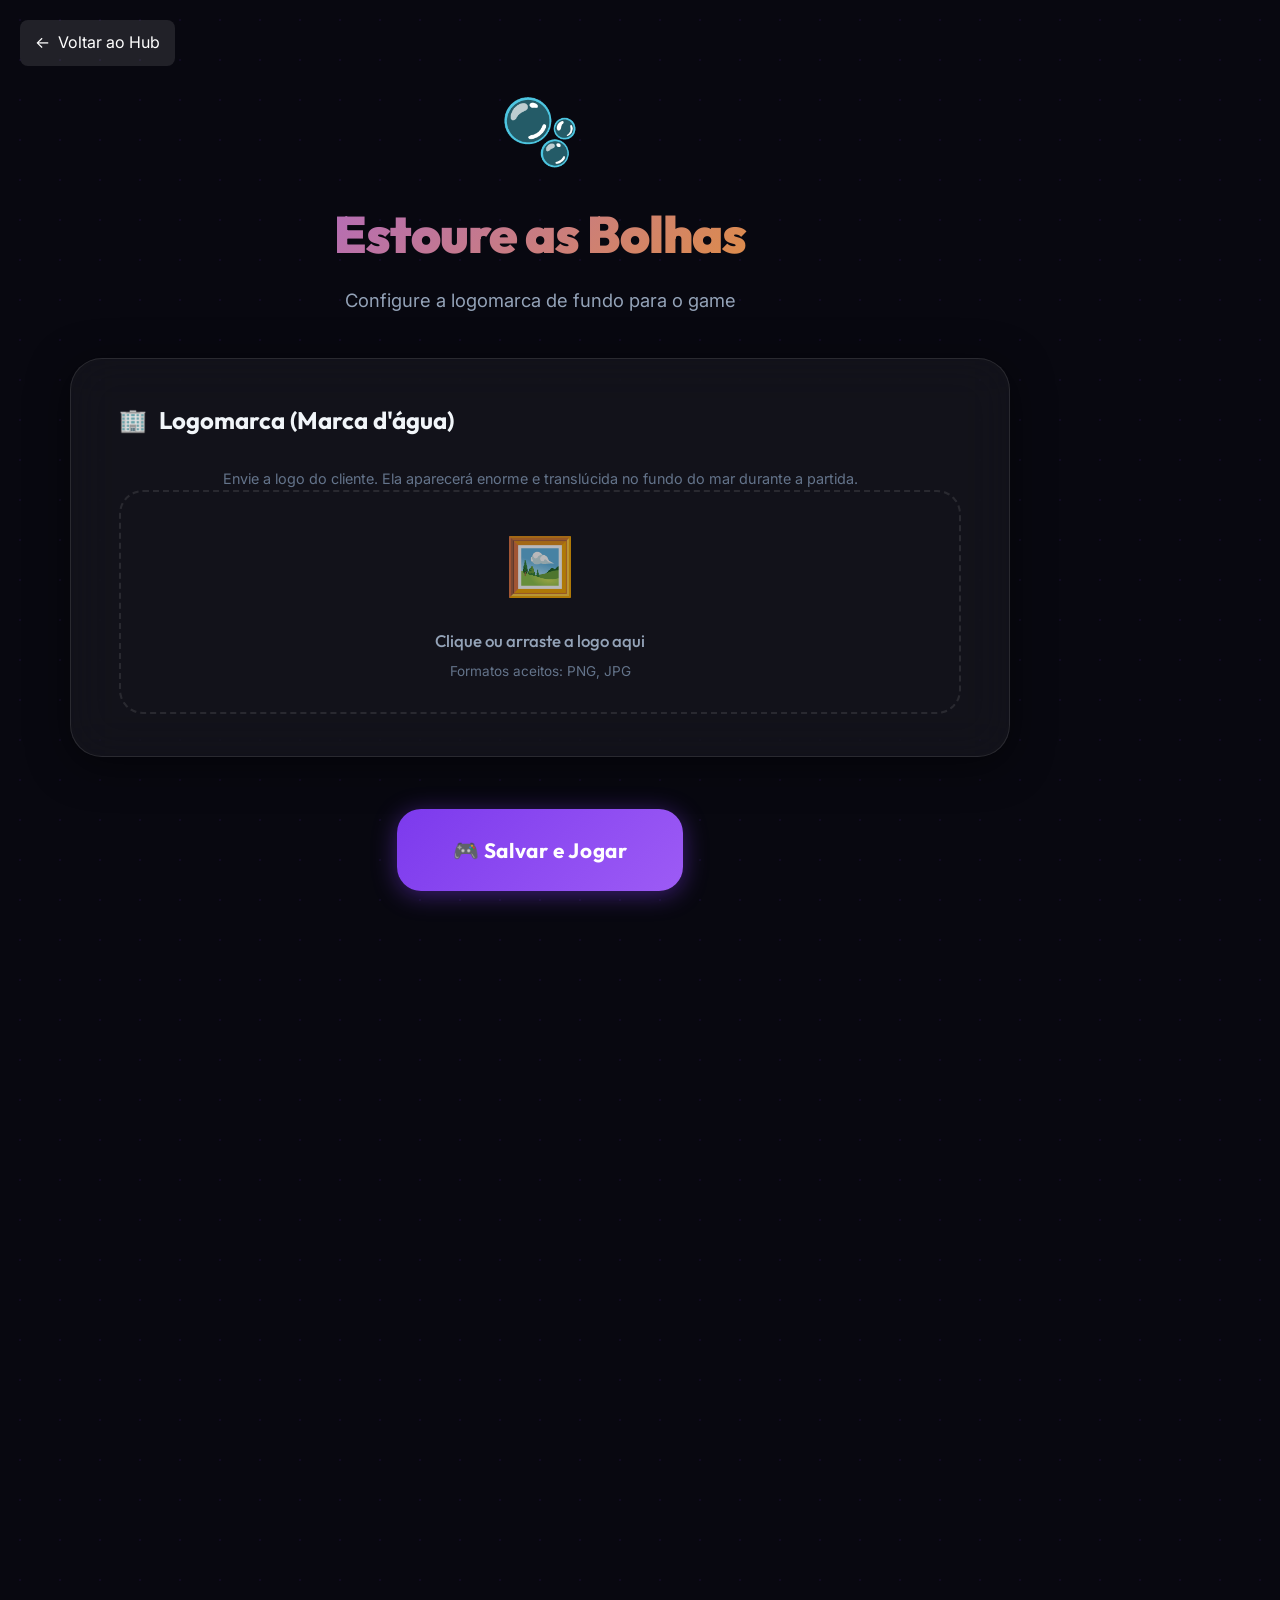
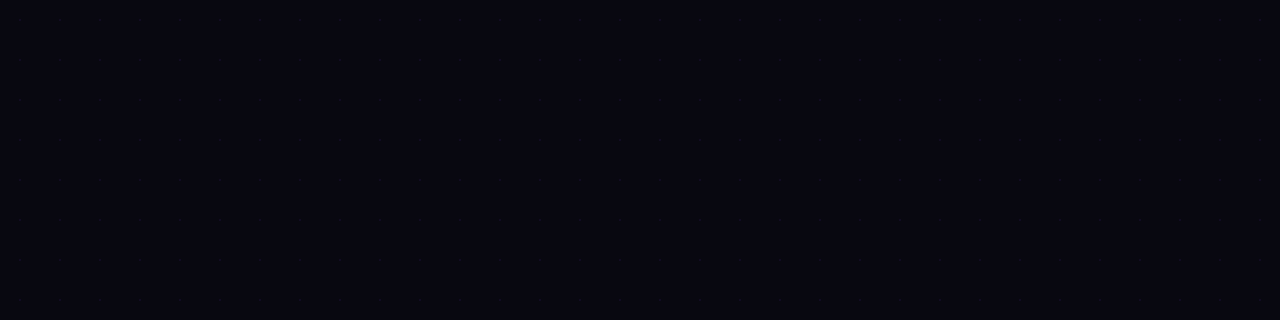
==== config-bolhas.html @ 305f3260 "feat: Add Memory Game, Bubble Popper Game and Game Center Hub" ====
<!DOCTYPE html>
<html lang="pt-BR">
<head>
    <meta charset="UTF-8">
    <meta name="viewport" content="width=1080, initial-scale=1.0">
    <meta name="description" content="Dashboard de configuração do Estoure as Bolhas.">
    <title>Estoure as Bolhas — Configurações</title>
    <link rel="preconnect" href="https://fonts.googleapis.com">
    <link rel="preconnect" href="https://fonts.gstatic.com" crossorigin>
    <link href="https://fonts.googleapis.com/css2?family=Outfit:wght@300;400;500;600;700;800;900&family=Inter:wght@300;400;500;600&display=swap" rel="stylesheet">
    <link rel="stylesheet" href="style.css">
    <style>
        .header-back-btn {
            position: absolute;
            left: 20px;
            top: 20px;
            background: rgba(255, 255, 255, 0.1);
            border: none;
            color: white;
            padding: 10px 15px;
            border-radius: var(--r-sm);
            cursor: pointer;
            text-decoration: none;
            font-family: 'Inter', sans-serif;
            display: flex;
            align-items: center;
            gap: 8px;
            transition: background 0.2s;
        }
        .header-back-btn:hover {
            background: rgba(255, 255, 255, 0.2);
        }
    </style>
</head>
<body data-page="config-bolhas">

    <div id="view-dashboard" class="view active">
        <div class="dashboard-container" style="position: relative;">
            
            <a href="index.html" class="header-back-btn">
                <span>←</span> Voltar ao Hub
            </a>

            <!-- Cabeçalho -->
            <header class="dashboard-header">
                <div class="header-icon">🫧</div>
                <h1 class="app-title">Estoure as Bolhas</h1>
                <p class="app-subtitle">Configure a logomarca de fundo para o game</p>
            </header>

            <!-- 1. Logomarca do Contratante (Marca d'água) -->
            <section class="config-section glass-card" aria-label="Logomarca do Contratante">
                <h2 class="section-title"><span class="section-icon">🏢</span> Logomarca (Marca d'água)</h2>
                <p class="section-hint">Envie a logo do cliente. Ela aparecerá enorme e translúcida no fundo do mar durante a partida.</p>
                <div class="logo-upload-area" id="logo-drop-zone" role="button" tabindex="0" aria-label="Área de upload da logomarca">
                    <div id="logo-preview-container" class="logo-preview hidden">
                        <img id="logo-preview-img" src="" alt="Logo do contratante">
                        <button class="btn-remove" id="btn-remove-logo" title="Remover logo" aria-label="Remover logo">✕</button>
                    </div>
                    <div id="logo-placeholder" class="upload-placeholder">
                        <div class="upload-icon">🖼️</div>
                        <p class="upload-main-text">Clique ou arraste a logo aqui</p>
                        <p class="upload-hint">Formatos aceitos: PNG, JPG</p>
                    </div>
                    <input type="file" id="input-logo" accept="image/png,image/jpeg" class="file-input-hidden" aria-label="Selecionar arquivo de logo">
                </div>
            </section>

            <!-- Botões de Ação -->
            <div class="dashboard-actions">
                <button class="btn btn-primary btn-generate" id="btn-generate" aria-label="Salvar e Iniciar Jogo">
                    🎮 Salvar e Jogar
                </button>
            </div>

        </div>
    </div>

    <script src="bolhas-config.js"></script>
</body>
</html>
---- style.css ----
/* ════════════════════════════════════════════════════
   ROLETA VIRTUAL — DESIGN SYSTEM
   Resolução alvo: 1080 × 1920 px (portrait totem)
════════════════════════════════════════════════════ */

/* ── Custom Properties ── */
:root {
    /* Cores base */
    --bg-base:         #080810;
    --bg-card:         rgba(255, 255, 255, 0.045);
    --bg-card-hover:   rgba(255, 255, 255, 0.075);
    --bg-input:        rgba(255, 255, 255, 0.06);
    --bg-input-focus:  rgba(124, 58, 237, 0.1);

    /* Bordas */
    --border-glass:       rgba(255, 255, 255, 0.10);
    --border-glass-hover: rgba(255, 255, 255, 0.22);
    --border-accent:      rgba(124, 58, 237, 0.5);

    /* Cores de destaque */
    --accent-purple:      #7c3aed;
    --accent-purple-mid:  #8b47f5;
    --accent-purple-light:#9d5bf5;
    --accent-gold:        #f59e0b;
    --accent-orange:      #f97316;
    --accent-danger:      #ef4444;
    --accent-danger-dark: #dc2626;

    /* Texto */
    --text-primary:   #f1f5f9;
    --text-secondary: #94a3b8;
    --text-muted:     #64748b;

    /* Border radius */
    --r-sm:  8px;
    --r-md:  16px;
    --r-lg:  24px;
    --r-xl:  32px;
    --r-2xl: 48px;

    /* Sombras */
    --shadow-card:    0 8px 40px rgba(0, 0, 0, 0.5);
    --shadow-purple:  0 0 40px rgba(124, 58, 237, 0.35);
    --shadow-gold:    0 0 40px rgba(245, 158, 11, 0.45);

    /* Transição padrão */
    --ease: all 0.3s cubic-bezier(0.4, 0, 0.2, 1);
    --ease-bounce: all 0.4s cubic-bezier(0.34, 1.56, 0.64, 1);
}

/* ══════════════════════════════════════════
   RESET & BASE
═══════════════════════════════════════════ */
*, *::before, *::after {
    box-sizing: border-box;
    margin: 0;
    padding: 0;
}

html {
    font-size: 16px;
    scroll-behavior: smooth;
}

body {
    width: 1080px;
    background: var(--bg-base);
    color: var(--text-primary);
    font-family: 'Inter', sans-serif;
    line-height: 1.6;
    overflow-x: hidden;
    /* Padrão de pontos sutil no fundo */
    background-image: radial-gradient(rgba(124,58,237,0.08) 1px, transparent 1px);
    background-size: 40px 40px;
}

/* ══════════════════════════════════════════
   VIEWS (SPA Router)
═══════════════════════════════════════════ */
.view {
    display: none;
    width: 1080px;
    min-height: 1920px;
    position: relative;
}

.view.active {
    display: block;
}

/* ══════════════════════════════════════════
   TIPOGRAFIA
═══════════════════════════════════════════ */
.app-title {
    font-family: 'Outfit', sans-serif;
    font-size: 3.2rem;
    font-weight: 900;
    background: linear-gradient(135deg, var(--accent-purple-light) 0%, var(--accent-gold) 100%);
    -webkit-background-clip: text;
    -webkit-text-fill-color: transparent;
    background-clip: text;
    letter-spacing: -0.02em;
}

.app-subtitle {
    font-size: 1.15rem;
    color: var(--text-secondary);
    margin-top: 10px;
}

.section-title {
    font-family: 'Outfit', sans-serif;
    font-size: 1.5rem;
    font-weight: 700;
    color: var(--text-primary);
    display: flex;
    align-items: center;
    gap: 12px;
    margin-bottom: 28px;
}

.section-icon {
    font-size: 1.4rem;
    line-height: 1;
}

.section-hint {
    text-align: center;
    font-size: 0.9rem;
    color: var(--text-muted);
    margin-top: 12px;
}

/* ══════════════════════════════════════════
   ACCORDION (seção recolhível)
═══════════════════════════════════════════ */
.accordion-section {
    padding: 0 !important;
    overflow: hidden;
}

.accordion-header {
    width: 100%;
    display: flex;
    align-items: center;
    justify-content: space-between;
    background: transparent;
    border: none;
    padding: 22px 28px;
    cursor: pointer;
    color: var(--text-primary);
    font-family: inherit;
    font-size: 1rem;
    font-weight: 600;
    text-align: left;
    transition: background 0.2s;
    border-radius: var(--r-xl);
}

.accordion-header:hover {
    background: rgba(255, 255, 255, 0.04);
}

.accordion-title {
    display: flex;
    align-items: center;
    gap: 10px;
    font-size: 1.15rem;
}

.accordion-chevron {
    font-size: 1.6rem;
    font-weight: 300;
    color: var(--text-muted);
    transition: transform 0.3s cubic-bezier(0.4, 0, 0.2, 1);
    transform: rotate(0deg);
    line-height: 1;
    user-select: none;
}

.accordion-header[aria-expanded="true"] .accordion-chevron {
    transform: rotate(90deg);
}

.accordion-body {
    padding: 0 28px 24px;
    animation: accordionOpen 0.28s cubic-bezier(0.4, 0, 0.2, 1);
}

.accordion-body[hidden] {
    display: none;
}

@keyframes accordionOpen {
    from { opacity: 0; transform: translateY(-8px); }
    to   { opacity: 1; transform: translateY(0);    }
}


/* ══════════════════════════════════════════
   GLASSMORPHISM CARDS
═══════════════════════════════════════════ */
.glass-card {
    background: var(--bg-card);
    border: 1px solid var(--border-glass);
    border-radius: var(--r-xl);
    backdrop-filter: blur(24px);
    -webkit-backdrop-filter: blur(24px);
    box-shadow: var(--shadow-card);
    transition: var(--ease);
}

.glass-card:hover {
    border-color: var(--border-glass-hover);
    background: var(--bg-card-hover);
}

/* ══════════════════════════════════════════
   BOTÕES
═══════════════════════════════════════════ */
.btn {
    display: inline-flex;
    align-items: center;
    justify-content: center;
    gap: 10px;
    padding: 18px 42px;
    border: none;
    border-radius: var(--r-md);
    font-family: 'Outfit', sans-serif;
    font-size: 1.1rem;
    font-weight: 700;
    cursor: pointer;
    transition: var(--ease);
    white-space: nowrap;
    letter-spacing: 0.02em;
    position: relative;
    overflow: hidden;
}

/* Efeito shimmer no hover */
.btn::before {
    content: '';
    position: absolute;
    inset: 0;
    background: linear-gradient(120deg, transparent 30%, rgba(255,255,255,0.12) 50%, transparent 70%);
    transform: translateX(-100%);
    transition: transform 0.5s ease;
}

.btn:hover::before {
    transform: translateX(100%);
}

/* Botão Primário */
.btn-primary {
    background: linear-gradient(135deg, var(--accent-purple) 0%, var(--accent-purple-light) 100%);
    color: white;
    box-shadow: 0 4px 24px rgba(124, 58, 237, 0.45);
}

.btn-primary:hover {
    transform: translateY(-3px);
    box-shadow: 0 10px 40px rgba(124, 58, 237, 0.65);
}

.btn-primary:active {
    transform: translateY(-1px);
}

/* Botão Secundário */
.btn-secondary {
    background: rgba(255, 255, 255, 0.07);
    color: var(--text-primary);
    border: 1px solid var(--border-glass);
}

.btn-secondary:hover {
    background: rgba(255, 255, 255, 0.14);
    border-color: var(--border-glass-hover);
    transform: translateY(-2px);
}

/* Botão de Navegação */
.btn-nav {
    background: rgba(20, 15, 40, 0.65);
    color: var(--text-primary);
    border: 1px solid rgba(255, 255, 255, 0.18);
    padding: 14px 30px;
    font-size: 1rem;
    border-radius: var(--r-md);
    backdrop-filter: blur(14px);
    -webkit-backdrop-filter: blur(14px);
    box-shadow: 0 4px 20px rgba(0, 0, 0, 0.45);
}

.btn-nav:hover {
    background: rgba(40, 30, 70, 0.80);
    border-color: rgba(255, 255, 255, 0.32);
    transform: translateY(-2px);
    box-shadow: 0 8px 28px rgba(0, 0, 0, 0.55);
}

/* Botão de Perigo */
.btn-danger {
    background: linear-gradient(135deg, var(--accent-danger-dark) 0%, var(--accent-danger) 100%);
    color: white;
    padding: 14px 30px;
    font-size: 1rem;
    border-radius: var(--r-md);
    border: none;
    box-shadow: 0 4px 18px rgba(239, 68, 68, 0.35);
}

.btn-danger:hover {
    transform: translateY(-3px);
    box-shadow: 0 10px 35px rgba(239, 68, 68, 0.55);
}

/* Botão de Gerar Roleta */
.btn-generate {
    font-size: 1.3rem;
    padding: 28px 56px;
    border-radius: var(--r-lg);
    letter-spacing: 0.03em;
}

/* Botão Fechar Modal */
.btn-modal-close {
    margin-top: 30px;
    padding: 22px 70px;
    font-size: 1.3rem;
    border-radius: var(--r-lg);
}

/* ══════════════════════════════════════════
   DASHBOARD LAYOUT
═══════════════════════════════════════════ */
.dashboard-container {
    padding: 60px 70px 80px;
    display: flex;
    flex-direction: column;
    gap: 32px;
}

.dashboard-header {
    text-align: center;
    padding: 20px 0 10px;
}

.header-icon {
    font-size: 4rem;
    margin-bottom: 12px;
    display: block;
    animation: float 4s ease-in-out infinite;
}

@keyframes float {
    0%, 100% { transform: translateY(0px); }
    50%       { transform: translateY(-10px); }
}

.config-section {
    padding: 42px 48px;
}

/* ── Upload de Logo ── */
.logo-upload-area {
    position: relative;
    width: 100%;
    min-height: 220px;
    border: 2px dashed var(--border-glass);
    border-radius: var(--r-lg);
    cursor: pointer;
    transition: var(--ease);
    overflow: hidden;
    display: flex;
    align-items: center;
    justify-content: center;
}

.logo-upload-area:hover,
.logo-upload-area.drag-over {
    border-color: var(--accent-purple);
    background: rgba(124, 58, 237, 0.06);
    box-shadow: 0 0 30px rgba(124, 58, 237, 0.15);
}

.logo-upload-area.drag-over {
    border-style: solid;
}

.upload-placeholder {
    text-align: center;
    color: var(--text-secondary);
    padding: 30px;
    pointer-events: none;
}

.upload-placeholder.small {
    padding: 20px;
}

.upload-icon {
    font-size: 3.5rem;
    margin-bottom: 16px;
    display: block;
    opacity: 0.7;
}

.upload-main-text {
    font-family: 'Outfit', sans-serif;
    font-size: 1.05rem;
    font-weight: 500;
    margin-bottom: 6px;
}

.upload-hint {
    font-size: 0.85rem;
    color: var(--text-muted);
}

.file-input-hidden {
    position: absolute;
    inset: 0;
    opacity: 0;
    cursor: pointer;
    width: 100%;
    height: 100%;
    z-index: 5;
}

.logo-preview {
    width: 100%;
    height: 220px;
    display: flex;
    align-items: center;
    justify-content: center;
    position: relative;
}

.logo-preview img {
    max-width: calc(100% - 40px);
    max-height: 200px;
    object-fit: contain;
    border-radius: var(--r-sm);
    filter: drop-shadow(0 4px 20px rgba(0,0,0,0.4));
}

.btn-remove {
    position: absolute;
    top: 12px;
    right: 12px;
    background: rgba(239, 68, 68, 0.85);
    color: white;
    border: none;
    border-radius: 50%;
    width: 38px;
    height: 38px;
    font-size: 15px;
    font-weight: 700;
    cursor: pointer;
    display: flex;
    align-items: center;
    justify-content: center;
    transition: var(--ease);
    z-index: 10;
    box-shadow: 0 2px 10px rgba(239, 68, 68, 0.4);
}

.btn-remove:hover {
    background: var(--accent-danger-dark);
    transform: scale(1.15) rotate(90deg);
    box-shadow: 0 4px 20px rgba(239, 68, 68, 0.6);
}

/* ── Controle de Quantidade de Prêmios ── */
.prize-count-control {
    display: flex;
    align-items: center;
    justify-content: center;
    gap: 48px;
}

.btn-counter {
    width: 76px;
    height: 76px;
    border-radius: 50%;
    border: 2px solid var(--accent-purple);
    background: rgba(124, 58, 237, 0.12);
    color: var(--accent-purple-light);
    font-size: 1.6rem;
    font-weight: 700;
    cursor: pointer;
    transition: var(--ease-bounce);
    display: flex;
    align-items: center;
    justify-content: center;
    box-shadow: 0 0 20px rgba(124, 58, 237, 0.15);
}

.btn-counter:hover {
    background: var(--accent-purple);
    color: white;
    transform: scale(1.12);
    box-shadow: 0 0 30px rgba(124, 58, 237, 0.5);
}

.btn-counter:active {
    transform: scale(0.93);
}

.counter-display {
    display: flex;
    flex-direction: column;
    align-items: center;
    gap: 4px;
}

.counter-number {
    font-family: 'Outfit', sans-serif;
    font-size: 5rem;
    font-weight: 900;
    background: linear-gradient(135deg, var(--accent-purple-light), var(--accent-gold));
    -webkit-background-clip: text;
    -webkit-text-fill-color: transparent;
    background-clip: text;
    line-height: 1;
    transition: transform 0.2s cubic-bezier(0.34, 1.56, 0.64, 1);
}

.counter-number.pop {
    transform: scale(1.25);
}

.counter-label {
    font-size: 1rem;
    color: var(--text-muted);
    font-weight: 500;
}

/* ── Paletas ── */
.palettes-grid {
    display: grid;
    grid-template-columns: repeat(4, 1fr);
    gap: 20px;
}

.palette-btn {
    background: rgba(255, 255, 255, 0.05);
    border: 2px solid var(--border-glass);
    border-radius: var(--r-md);
    padding: 22px 18px;
    cursor: pointer;
    transition: var(--ease);
    color: var(--text-primary);
    font-family: 'Outfit', sans-serif;
    font-size: 1rem;
    font-weight: 600;
    display: flex;
    flex-direction: column;
    align-items: center;
    gap: 14px;
}

.palette-btn:hover {
    border-color: var(--accent-purple);
    background: rgba(124, 58, 237, 0.12);
    transform: translateY(-4px);
    box-shadow: 0 8px 24px rgba(124, 58, 237, 0.2);
}

.palette-btn.active,
.palette-btn[aria-pressed="true"] {
    border-color: var(--accent-gold);
    background: rgba(245, 158, 11, 0.12);
    box-shadow: 0 0 20px rgba(245, 158, 11, 0.25);
}

.palette-preview {
    display: flex;
    gap: 6px;
}

.palette-preview span {
    width: 30px;
    height: 30px;
    border-radius: 50%;
    display: block;
    border: 2px solid rgba(255,255,255,0.2);
    box-shadow: 0 2px 8px rgba(0,0,0,0.3);
}

.palette-name {
    font-size: 0.95rem;
}

/* ── Lista de Prêmios ── */
.prizes-list {
    display: flex;
    flex-direction: column;
    gap: 14px;
    max-height: 620px;
    overflow-y: auto;
    padding-right: 8px;
    padding-bottom: 4px;
}

.prizes-list::-webkit-scrollbar { width: 6px; }
.prizes-list::-webkit-scrollbar-track { background: rgba(255,255,255,0.04); border-radius: 3px; }
.prizes-list::-webkit-scrollbar-thumb { background: var(--accent-purple); border-radius: 3px; }
.prizes-list::-webkit-scrollbar-thumb:hover { background: var(--accent-purple-light); }

.prize-item {
    display: flex;
    align-items: center;
    gap: 20px;
    padding: 18px 22px;
    background: rgba(255,255,255,0.03);
    border: 1px solid var(--border-glass);
    border-radius: var(--r-md);
    transition: var(--ease);
    animation: slideIn 0.3s ease-out both;
    position: relative;
}

.prize-item:hover {
    background: rgba(255,255,255,0.06);
    border-color: var(--border-glass-hover);
}

@keyframes slideIn {
    from { opacity: 0; transform: translateX(-24px); }
    to   { opacity: 1; transform: translateX(0); }
}

.prize-number {
    font-family: 'Outfit', sans-serif;
    font-size: 1.25rem;
    font-weight: 800;
    color: var(--accent-purple-light);
    min-width: 44px;
    text-align: center;
    opacity: 0.7;
}

.prize-name-input {
    flex: 1;
    background: var(--bg-input);
    border: 1px solid var(--border-glass);
    border-radius: var(--r-sm);
    padding: 14px 20px;
    color: var(--text-primary);
    font-family: 'Inter', sans-serif;
    font-size: 1.05rem;
    transition: var(--ease);
    outline: none;
}

.prize-name-input:focus {
    border-color: var(--accent-purple);
    background: var(--bg-input-focus);
    box-shadow: 0 0 0 3px rgba(124, 58, 237, 0.18);
}

.prize-name-input::placeholder {
    color: var(--text-muted);
}

.prize-color-input {
    width: 60px;
    height: 60px;
    border: 3px solid var(--border-glass);
    border-radius: 50%;
    cursor: pointer;
    padding: 5px;
    background: transparent;
    transition: var(--ease);
    -webkit-appearance: none;
    appearance: none;
}

.prize-color-input::-webkit-color-swatch-wrapper {
    padding: 0;
    border-radius: 50%;
}

.prize-color-input::-webkit-color-swatch {
    border: none;
    border-radius: 50%;
}

.prize-color-input:hover {
    border-color: var(--accent-purple);
    transform: scale(1.12);
    box-shadow: 0 0 15px rgba(124, 58, 237, 0.4);
}

/* Botão toggle: marcar fatia como prêmio real */
.prize-winner-toggle {
    flex-shrink: 0;
    width: 38px;
    height: 38px;
    border-radius: 8px;
    border: 1px solid rgba(255,255,255,0.12);
    background: rgba(255,255,255,0.05);
    cursor: pointer;
    font-size: 1rem;
    display: flex;
    align-items: center;
    justify-content: center;
    transition: background 0.2s, border-color 0.2s, box-shadow 0.2s, transform 0.15s;
    opacity: 0.35;
}

.prize-winner-toggle:hover {
    opacity: 0.7;
    transform: scale(1.1);
}

.prize-winner-toggle.active {
    background: rgba(251, 191, 36, 0.18);
    border-color: rgba(251, 191, 36, 0.6);
    box-shadow: 0 0 10px rgba(251, 191, 36, 0.35);
    opacity: 1;
}

/* ── Background da Roleta ── */
.bg-config {
    display: flex;
    flex-direction: column;
    gap: 28px;
}

.bg-upload-area {
    position: relative;
    width: 100%;
    min-height: 160px;
    border: 2px dashed var(--border-glass);
    border-radius: var(--r-md);
    cursor: pointer;
    transition: var(--ease);
    overflow: hidden;
    display: flex;
    align-items: center;
    justify-content: center;
}

.bg-upload-area:hover,
.bg-upload-area.drag-over {
    border-color: var(--accent-purple);
    background: rgba(124, 58, 237, 0.06);
}

.bg-preview {
    width: 100%;
    height: 160px;
    display: flex;
    align-items: center;
    justify-content: center;
    position: relative;
}

.bg-preview img {
    max-width: calc(100% - 40px);
    max-height: 140px;
    object-fit: cover;
    border-radius: var(--r-sm);
}

.bg-color-section {
    display: flex;
    align-items: center;
    gap: 24px;
    flex-wrap: wrap;
}

.color-label {
    color: var(--text-secondary);
    font-size: 1rem;
    font-weight: 500;
}

.color-input-row {
    display: flex;
    align-items: center;
    gap: 16px;
}

.color-input-large {
    width: 72px;
    height: 52px;
    border: 2px solid var(--border-glass);
    border-radius: var(--r-sm);
    cursor: pointer;
    padding: 5px;
    background: transparent;
    transition: var(--ease);
    -webkit-appearance: none;
    appearance: none;
}

.color-input-large::-webkit-color-swatch-wrapper { padding: 0; border-radius: var(--r-sm); }
.color-input-large::-webkit-color-swatch { border: none; border-radius: calc(var(--r-sm) - 4px); }

.color-input-large:hover {
    border-color: var(--accent-purple);
    transform: scale(1.05);
}

.hex-display {
    font-family: 'Inter', monospace;
    font-size: 1rem;
    color: var(--text-secondary);
    letter-spacing: 0.05em;
}

/* ── Duração do Giro ── */
.duration-control {
    display: flex;
    flex-direction: column;
    gap: 18px;
    align-items: center;
}

.duration-labels {
    display: flex;
    justify-content: space-between;
    width: 100%;
    font-size: 0.9rem;
    color: var(--text-muted);
    padding: 0 4px;
}

.range-slider {
    -webkit-appearance: none;
    appearance: none;
    width: 100%;
    height: 8px;
    border-radius: 4px;
    background: linear-gradient(to right, var(--accent-purple), var(--accent-gold));
    outline: none;
    cursor: pointer;
}

.range-slider::-webkit-slider-thumb {
    -webkit-appearance: none;
    width: 32px;
    height: 32px;
    border-radius: 50%;
    background: white;
    cursor: pointer;
    box-shadow: 0 0 0 3px var(--accent-purple), 0 4px 15px rgba(124, 58, 237, 0.4);
    transition: var(--ease);
}

.range-slider::-webkit-slider-thumb:hover {
    transform: scale(1.2);
    box-shadow: 0 0 0 4px var(--accent-purple), 0 6px 25px rgba(124, 58, 237, 0.6);
}

.duration-display {
    display: flex;
    align-items: baseline;
    gap: 8px;
}

.duration-value {
    font-family: 'Outfit', sans-serif;
    font-size: 3rem;
    font-weight: 900;
    background: linear-gradient(135deg, var(--accent-purple-light), var(--accent-gold));
    -webkit-background-clip: text;
    -webkit-text-fill-color: transparent;
    background-clip: text;
    line-height: 1;
    transition: var(--ease);
}

.duration-unit {
    font-size: 1.2rem;
    color: var(--text-secondary);
    font-weight: 500;
}

/* ── Preview da Roleta ── */
.preview-container {
    display: flex;
    flex-direction: column;
    align-items: center;
    gap: 0;
}

.preview-pointer-top {
    width: 0;
    height: 0;
    border-left: 14px solid transparent;
    border-right: 14px solid transparent;
    border-top: 28px solid var(--accent-gold);
    filter: drop-shadow(0 0 8px rgba(245, 158, 11, 0.8));
    z-index: 2;
    margin-bottom: -2px;
    animation: pointerGlow 1.5s ease-in-out infinite alternate;
}

@keyframes pointerGlow {
    from { filter: drop-shadow(0 0 6px rgba(245, 158, 11, 0.6)); }
    to   { filter: drop-shadow(0 0 20px rgba(245, 158, 11, 1)); }
}

#preview-canvas {
    border-radius: 50%;
    box-shadow: 0 0 60px rgba(124, 58, 237, 0.4), 0 0 120px rgba(124, 58, 237, 0.15);
}

/* ── Botões de Ação Dashboard ── */
.dashboard-actions {
    display: flex;
    gap: 28px;
    justify-content: center;
    padding: 20px 0 20px;
}

.dashboard-actions .btn-secondary {
    flex: 0 0 280px;
    padding: 22px 40px;
    font-size: 1.1rem;
    border-radius: var(--r-lg);
}

/* ══════════════════════════════════════════
   VIEW: ROLETA
═══════════════════════════════════════════ */
#view-roulette {
    height: 1920px;
    display: flex;
    flex-direction: column;
    align-items: center;
    justify-content: space-evenly;
    padding: 40px 40px;
    position: relative;
    overflow: hidden;
}

.roulette-bg {
    position: absolute;
    inset: 0;
    background: #000;
    background-size: cover;
    background-position: center;
    z-index: 0;
    transition: background 0.5s ease;
}

.roulette-overlay {
    position: absolute;
    inset: 0;
    background: linear-gradient(
        to bottom,
        rgba(0,0,0,0.35) 0%,
        rgba(0,0,0,0.1) 40%,
        rgba(0,0,0,0.1) 60%,
        rgba(0,0,0,0.5) 100%
    );
    z-index: 1;
}

.roulette-nav {
    display: flex;
    justify-content: center;
    align-items: center;
    gap: 20px;
    position: fixed;
    bottom: 28px;
    left: 50%;
    transform: translateX(-50%);
    z-index: 100;
    width: auto;
}

.roulette-logo-area {
    z-index: 10;
    display: flex;
    justify-content: center;
    align-items: center;
    width: 100%;
    min-height: 140px;
}

#roulette-logo {
    max-width: 460px;
    max-height: 160px;
    object-fit: contain;
    filter: drop-shadow(0 6px 30px rgba(0,0,0,0.6));
}

.roulette-wheel-wrapper {
    position: relative;
    z-index: 10;
    display: flex;
    flex-direction: column;
    align-items: center;
}

.pointer-wrap {
    z-index: 20;
    display: flex;
    justify-content: center;
    margin-bottom: -6px;
}

.pointer-triangle {
    width: 0;
    height: 0;
    border-left: 28px solid transparent;
    border-right: 28px solid transparent;
    border-top: 58px solid var(--accent-gold);
    filter: drop-shadow(0 0 12px rgba(245, 158, 11, 0.9));
    animation: pointerPulse 2s ease-in-out infinite;
}

@keyframes pointerPulse {
    0%, 100% { filter: drop-shadow(0 0 10px rgba(245, 158, 11, 0.7)); }
    50%       { filter: drop-shadow(0 0 28px rgba(245, 158, 11, 1)); }
}

.canvas-glow-ring {
    position: absolute;
    width: 920px;
    height: 920px;
    border-radius: 50%;
    background: transparent;
    border: 3px solid rgba(124, 58, 237, 0.2);
    box-shadow:
        0 0 60px rgba(124, 58, 237, 0.35),
        0 0 120px rgba(124, 58, 237, 0.15),
        inset 0 0 80px rgba(0,0,0,0.4);
    pointer-events: none;
    z-index: 11;
}

.roulette-canvas {
    width: 860px;
    height: 860px;
    border-radius: 50%;
    display: block;
    cursor: pointer;
    position: relative;
    z-index: 12;
    transition: filter 0.3s ease;
}

.roulette-canvas.spinning {
    filter: drop-shadow(0 0 40px rgba(124, 58, 237, 0.6));
}

.roulette-actions {
    z-index: 10;
    display: flex;
    justify-content: center;
}

.btn-spin {
    display: flex;
    align-items: center;
    justify-content: center;
    gap: 16px;
    background: linear-gradient(135deg, var(--accent-gold) 0%, var(--accent-orange) 100%);
    color: white;
    border: none;
    border-radius: 100px;
    padding: 36px 100px;
    font-family: 'Outfit', sans-serif;
    font-size: 2.2rem;
    font-weight: 900;
    cursor: pointer;
    letter-spacing: 0.06em;
    text-transform: uppercase;
    box-shadow:
        0 8px 40px rgba(245, 158, 11, 0.55),
        0 0 80px rgba(245, 158, 11, 0.2),
        inset 0 1px 0 rgba(255,255,255,0.2);
    transition: var(--ease);
    position: relative;
    overflow: hidden;
}

.btn-spin::after {
    content: '';
    position: absolute;
    inset: 0;
    background: linear-gradient(120deg, transparent 30%, rgba(255,255,255,0.15) 50%, transparent 70%);
    animation: spinBtnShimmer 3s ease-in-out infinite;
}

@keyframes spinBtnShimmer {
    0%   { transform: translateX(-100%); }
    30%  { transform: translateX(100%); }
    100% { transform: translateX(100%); }
}

.btn-spin:hover {
    transform: translateY(-5px) scale(1.03);
    box-shadow:
        0 16px 60px rgba(245, 158, 11, 0.7),
        0 0 100px rgba(245, 158, 11, 0.3);
}

.btn-spin:active {
    transform: translateY(-1px) scale(0.99);
}

.btn-spin:disabled {
    opacity: 0.5;
    cursor: not-allowed;
    transform: none;
}

.spin-icon {
    font-size: 2.4rem;
}

.last-prize-display {
    z-index: 10;
    text-align: center;
    display: flex;
    flex-direction: column;
    align-items: center;
    gap: 10px;
    min-height: 90px;
}

.last-prize-label {
    font-size: 0.95rem;
    color: rgba(255,255,255,0.45);
    text-transform: uppercase;
    letter-spacing: 0.12em;
    font-weight: 500;
}

.last-prize-name {
    font-family: 'Outfit', sans-serif;
    font-size: 2rem;
    font-weight: 800;
    color: var(--accent-gold);
    text-shadow: 0 0 25px rgba(245, 158, 11, 0.7), 0 0 50px rgba(245, 158, 11, 0.3);
    transition: var(--ease);
}

/* ══════════════════════════════════════════
   VIEW: ESTATÍSTICAS
═══════════════════════════════════════════ */
.stats-container {
    padding: 60px 70px 80px;
    display: flex;
    flex-direction: column;
    gap: 32px;
    min-height: 1920px;
}

.stats-header {
    text-align: center;
    padding: 20px 0 10px;
}

.stats-nav {
    display: flex;
    gap: 20px;
    justify-content: center;
    flex-wrap: wrap;
}

.stat-card {
    padding: 60px 40px;
    text-align: center;
    position: relative;
    overflow: hidden;
}

.stat-card::before {
    content: '';
    position: absolute;
    top: -50%;
    left: -50%;
    width: 200%;
    height: 200%;
    background: radial-gradient(circle at center, rgba(124, 58, 237, 0.06) 0%, transparent 60%);
    pointer-events: none;
}

.stat-number {
    font-family: 'Outfit', sans-serif;
    font-size: 8rem;
    font-weight: 900;
    background: linear-gradient(135deg, var(--accent-purple-light) 0%, var(--accent-gold) 100%);
    -webkit-background-clip: text;
    -webkit-text-fill-color: transparent;
    background-clip: text;
    line-height: 1;
    transition: var(--ease);
}

.stat-label {
    font-family: 'Outfit', sans-serif;
    font-size: 1.4rem;
    color: var(--text-secondary);
    margin-top: 18px;
    font-weight: 500;
}

.stats-section {
    padding: 44px 48px;
}

.stats-bars {
    display: flex;
    flex-direction: column;
    gap: 22px;
}

.prize-stat-item {
    display: flex;
    align-items: center;
    gap: 20px;
    animation: slideIn 0.4s ease-out both;
}

.prize-stat-name {
    min-width: 220px;
    max-width: 220px;
    font-weight: 600;
    color: var(--text-primary);
    font-size: 1rem;
    white-space: nowrap;
    overflow: hidden;
    text-overflow: ellipsis;
}

.prize-stat-bar-wrap {
    flex: 1;
    height: 38px;
    background: rgba(255,255,255,0.05);
    border-radius: 19px;
    overflow: hidden;
    border: 1px solid var(--border-glass);
}

.prize-stat-bar {
    height: 100%;
    border-radius: 19px;
    transition: width 1.2s cubic-bezier(0.4, 0, 0.2, 1);
    min-width: 6px;
}

.prize-stat-count {
    min-width: 56px;
    text-align: right;
    font-family: 'Outfit', sans-serif;
    font-size: 1.3rem;
    font-weight: 800;
    color: var(--text-primary);
}

.chart-container {
    width: 100%;
    overflow-x: auto;
    display: flex;
    justify-content: center;
    margin-top: 8px;
}

/* ══════════════════════════════════════════
   MODAL DE RESULTADO
═══════════════════════════════════════════ */
.modal-overlay {
    position: fixed;
    inset: 0;
    background: rgba(0, 0, 0, 0.88);
    display: flex;
    align-items: center;
    justify-content: center;
    z-index: 1000;
    backdrop-filter: blur(12px);
    -webkit-backdrop-filter: blur(12px);
    animation: fadeIn 0.35s ease-out;
}

.modal-overlay.hidden {
    display: none;
}

@keyframes fadeIn {
    from { opacity: 0; }
    to   { opacity: 1; }
}

.modal-card {
    background: linear-gradient(155deg, rgba(18, 8, 40, 0.97), rgba(28, 18, 60, 0.97));
    border: 2px solid rgba(124, 58, 237, 0.4);
    border-radius: var(--r-2xl);
    padding: 80px 80px 70px;
    text-align: center;
    max-width: 820px;
    width: 90%;
    box-shadow:
        0 0 0 1px rgba(255,255,255,0.05),
        0 0 100px rgba(124, 58, 237, 0.45),
        var(--shadow-card);
    position: relative;
    overflow: hidden;
    animation: modalPop 0.5s cubic-bezier(0.34, 1.56, 0.64, 1);
}

@keyframes modalPop {
    from { opacity: 0; transform: scale(0.65) translateY(60px); }
    to   { opacity: 1; transform: scale(1) translateY(0); }
}

.confetti-canvas {
    position: absolute;
    inset: 0;
    width: 100%;
    height: 100%;
    pointer-events: none;
    z-index: 0;
}

.modal-emoji {
    font-size: 5.5rem;
    display: block;
    margin-bottom: 20px;
    animation: bounce 0.7s ease-in-out infinite alternate;
    position: relative;
    z-index: 1;
}

@keyframes bounce {
    from { transform: translateY(0) rotate(-5deg); }
    to   { transform: translateY(-18px) rotate(5deg); }
}

.modal-title {
    font-family: 'Outfit', sans-serif;
    font-size: 3.2rem;
    font-weight: 900;
    color: var(--text-primary);
    margin-bottom: 12px;
    position: relative;
    z-index: 1;
}

.modal-subtitle {
    color: var(--text-secondary);
    font-size: 1.25rem;
    margin-bottom: 30px;
    position: relative;
    z-index: 1;
    font-weight: 500;
}

.modal-prize-name {
    font-family: 'Outfit', sans-serif;
    font-size: 3.5rem;
    font-weight: 900;
    color: var(--accent-gold);
    text-shadow: 0 0 30px rgba(245, 158, 11, 0.8), 0 0 60px rgba(245, 158, 11, 0.4);
    padding: 28px 50px;
    background: rgba(245, 158, 11, 0.08);
    border: 2px solid rgba(245, 158, 11, 0.3);
    border-radius: var(--r-lg);
    margin-bottom: 8px;
    position: relative;
    z-index: 1;
    animation: prizeGlow 2s ease-in-out infinite alternate;
    word-break: break-word;
}

@keyframes prizeGlow {
    from { box-shadow: 0 0 20px rgba(245, 158, 11, 0.15); }
    to   { box-shadow: 0 0 50px rgba(245, 158, 11, 0.45); }
}

/* ══════════════════════════════════════════
   UTILITÁRIOS
═══════════════════════════════════════════ */
.hidden {
    display: none !important;
}

/* ══════════════════════════════════════════
   SCROLLBAR GLOBAL
═══════════════════════════════════════════ */
::-webkit-scrollbar { width: 8px; }
::-webkit-scrollbar-track { background: rgba(255,255,255,0.03); }
::-webkit-scrollbar-thumb { background: rgba(124, 58, 237, 0.5); border-radius: 4px; }
::-webkit-scrollbar-thumb:hover { background: var(--accent-purple); }

.export-section {
    display: flex;
    flex-direction: column;
    align-items: center;
    gap: 24px;
    padding: 44px 48px;
    margin-bottom: 60px;
}

.email-send-container {
    display: flex;
    flex-direction: column;
    align-items: center;
    gap: 16px;
    width: 100%;
    max-width: 460px;
    margin: 10px 0;
}

.btn-export {
    width: 100%;
    padding: 18px 24px;
    font-size: 1.05rem;
    font-weight: 700;
    border-radius: var(--r-md);
    cursor: pointer;
}

/* Divisor Visual */
.export-divider {
    display: flex;
    flex-direction: column;
    align-items: center;
    justify-content: center;
    gap: 16px;
}

.divider-line {
    width: 1px;
    flex: 1;
    background: rgba(255, 255, 255, 0.1);
}

.divider-or {
    font-family: 'Outfit', sans-serif;
    font-size: 0.95rem;
    font-weight: 600;
    color: var(--text-muted);
    text-transform: uppercase;
    letter-spacing: 0.1em;
    padding: 8px;
    background: rgba(255, 255, 255, 0.05);
    border: 1px solid rgba(255, 255, 255, 0.1);
    border-radius: 50%;
    width: 36px;
    height: 36px;
    display: flex;
    align-items: center;
    justify-content: center;
}

/* E-mail Input Group */
.email-input-group {
    width: 100%;
    max-width: 320px;
    margin-bottom: 16px;
}

.email-input {
    width: 100%;
    text-align: center;
    background: rgba(0, 0, 0, 0.3) !important;
    border: 1px solid rgba(255, 255, 255, 0.15) !important;
    padding: 16px 20px !important;
    font-size: 1rem !important;
    border-radius: var(--r-md) !important;
    color: white !important;
}

.email-input:focus {
    border-color: var(--accent-purple) !important;
    box-shadow: 0 0 12px rgba(124, 58, 237, 0.3) !important;
}

.btn-export-email {
    background: linear-gradient(135deg, var(--accent-purple) 0%, #4f46e5 100%);
    box-shadow: 0 4px 15px rgba(124, 58, 237, 0.3);
}

.btn-export-email:hover {
    box-shadow: 0 8px 25px rgba(124, 58, 237, 0.5);
}

.export-note {
    font-size: 0.8rem;
    color: var(--text-muted);
    margin-top: 14px;
    line-height: 1.4;
    max-width: 280px;
}

/* Feedback Box */
.export-feedback {
    margin-top: 24px;
    padding: 18px 24px;
    border-radius: var(--r-md);
    font-size: 0.95rem;
    font-weight: 500;
    line-height: 1.5;
    text-align: center;
    animation: slideIn 0.3s ease-out;
}

.export-feedback.success {
    background: rgba(16, 185, 129, 0.1);
    border: 1px solid rgba(16, 185, 129, 0.3);
    color: #34d399;
    box-shadow: 0 0 15px rgba(16, 185, 129, 0.1);
}

.export-feedback.error {
    background: rgba(239, 68, 68, 0.1);
    border: 1px solid rgba(239, 68, 68, 0.3);
    color: #f87171;
}


/* Formulário de Configuração de E-mail */
.email-config-form {
    display: flex;
    flex-direction: column;
    gap: 20px;
    margin-top: 15px;
    width: 100%;
}

.config-form-group {
    display: flex;
    flex-direction: column;
    gap: 8px;
    width: 100%;
}

.config-form-group-row {
    display: flex;
    gap: 20px;
    width: 100%;
}

@media (max-width: 768px) {
    .config-form-group-row {
        flex-direction: column;
        gap: 15px;
    }
}


/* ══════════════════════════════════════════
   EVENT TIMER — Dashboard
═══════════════════════════════════════════ */
.event-timer-form {
    display: flex;
    flex-direction: column;
    gap: 20px;
    margin-top: 15px;
    width: 100%;
}

.duration-inputs {
    display: flex;
    align-items: center;
    gap: 8px;
}

.duration-input {
    width: 80px !important;
    text-align: center;
}

.duration-sep {
    font-size: 1rem;
    color: var(--text-muted);
    font-weight: 500;
}

.event-timer-status {
    display: flex;
    align-items: center;
    gap: 10px;
    padding: 12px 16px;
    background: rgba(255,255,255,0.04);
    border: 1px solid var(--border-glass);
    border-radius: var(--r-md);
    font-size: 0.92rem;
    color: var(--text-secondary);
    min-height: 44px;
}

.timer-status-dot {
    width: 10px;
    height: 10px;
    border-radius: 50%;
    flex-shrink: 0;
    background: var(--text-muted);
    transition: background 0.3s;
}
.timer-status-dot.inactive { background: var(--text-muted); }
.timer-status-dot.ok   { background: #22c55e; box-shadow: 0 0 8px #22c55e88; }
.timer-status-dot.hold { background: #f59e0b; box-shadow: 0 0 8px #f59e0b88; }

.event-timer-actions {
    display: flex;
    gap: 14px;
    flex-wrap: wrap;
}

/* ══════════════════════════════════════════
   OPERATOR PANEL — Tela da Roleta
═══════════════════════════════════════════ */
.operator-panel {
    position: fixed;
    top: 18px;
    right: 18px;
    z-index: 200;
    background: rgba(10, 8, 25, 0.75);
    backdrop-filter: blur(16px);
    -webkit-backdrop-filter: blur(16px);
    border: 1px solid rgba(255,255,255,0.12);
    border-radius: 12px;
    padding: 12px 16px;
    display: flex;
    flex-direction: column;
    gap: 6px;
    min-width: 190px;
    box-shadow: 0 4px 24px rgba(0,0,0,0.5);
}

.op-row {
    display: flex;
    align-items: center;
    gap: 8px;
    font-size: 0.82rem;
    color: rgba(255,255,255,0.85);
    font-family: 'Outfit', sans-serif;
}

.op-icon {
    font-size: 0.9rem;
    width: 18px;
    text-align: center;
}

.op-dot {
    width: 9px;
    height: 9px;
    border-radius: 50%;
    flex-shrink: 0;
    background: var(--text-muted);
    transition: background 0.3s;
}
.op-dot.ok   { background: #22c55e; box-shadow: 0 0 7px #22c55e99; }
.op-dot.hold { background: #f59e0b; box-shadow: 0 0 7px #f59e0b99; }

.op-label {
    font-weight: 600;
    font-size: 0.84rem;
}

/* ══════════════════════════════════════════
   JOGO DA MEMÓRIA
═══════════════════════════════════════════ */

.memory-game-area {
    display: flex;
    flex-direction: column;
    align-items: center;
    justify-content: center;
    width: 100%;
    max-width: 900px;
    margin: 0 auto;
    padding: 20px;
}

.memory-stats {
    display: flex;
    gap: 30px;
    margin-bottom: 25px;
    background: rgba(0, 0, 0, 0.5);
    padding: 12px 30px;
    border-radius: 50px;
    backdrop-filter: blur(8px);
    border: 1px solid rgba(255,255,255,0.1);
}

.memory-stat-item {
    font-family: 'Outfit', sans-serif;
    font-size: 1.2rem;
    color: #fff;
    display: flex;
    align-items: center;
    gap: 10px;
}
.memory-stat-item span {
    font-weight: 700;
    color: var(--accent-purple);
}

.memory-grid {
    display: grid;
    gap: 15px;
    justify-content: center;
    perspective: 1000px;
    width: 100%;
}

/* Tamanhos dinâmicos do grid dependendo do número de cartas, o JS pode ajustar */

.memory-card {
    position: relative;
    width: 140px;
    height: 190px;
    cursor: pointer;
    transform-style: preserve-3d;
    transition: transform 0.6s cubic-bezier(0.4, 0.2, 0.2, 1);
}

.memory-card.flip {
    transform: rotateY(180deg);
}

.memory-card.matched {
    transform: rotateY(180deg) scale(0.95);
    opacity: 1;
    pointer-events: none;
}

.memory-card.matched .memory-card-front::after {
    content: '✔️';
    position: absolute;
    top: 0; left: 0; right: 0; bottom: 0;
    background: rgba(34, 197, 94, 0.6);
    display: flex;
    align-items: center;
    justify-content: center;
    font-size: 5rem;
    color: white;
    text-shadow: 0 4px 15px rgba(0,0,0,0.8);
    backdrop-filter: blur(2px);
    -webkit-backdrop-filter: blur(2px);
    z-index: 10;
}

.memory-card-face {
    position: absolute;
    width: 100%;
    height: 100%;
    backface-visibility: hidden;
    -webkit-backface-visibility: hidden;
    border-radius: 12px;
    overflow: hidden;
    box-shadow: 0 4px 12px rgba(0,0,0,0.3);
    border: 2px solid rgba(255,255,255,0.1);
}

.memory-card-front {
    transform: rotateY(180deg);
    background: #fff;
    display: flex;
    align-items: center;
    justify-content: center;
}

.memory-card-front img {
    width: 100%;
    height: 100%;
    object-fit: cover;
}

.memory-card-back {
    background: linear-gradient(135deg, var(--accent-purple), var(--accent-pink));
    display: flex;
    align-items: center;
    justify-content: center;
    font-size: 2.5rem;
    color: rgba(255,255,255,0.5);
    position: relative;
}

.memory-card-back::after {
    content: '';
    position: absolute;
    top: 5px; left: 5px; right: 5px; bottom: 5px;
    border: 2px dashed rgba(255,255,255,0.2);
    border-radius: 8px;
}

@media (min-width: 768px) {
    .memory-card {
        width: 180px;
        height: 250px;
    }
}

/* ══════════════════════════════════════════
   ESTOURE AS BOLHAS
═══════════════════════════════════════════ */

.bubble {
    position: absolute;
    bottom: -150px; /* Nasce escondida no fundo */
    border-radius: 50%;
    display: flex;
    align-items: center;
    justify-content: center;
    font-family: 'Outfit', sans-serif;
    font-weight: 800;
    cursor: crosshair;
    user-select: none;
    -webkit-user-select: none;
    
    /* Efeito de Vidro / Bolha de Sabão */
    background: radial-gradient(110% 110% at 30% 30%, rgba(255, 255, 255, 0.4) 0%, rgba(255, 255, 255, 0.05) 50%, rgba(255, 255, 255, 0.1) 100%);
    box-shadow: 
        inset 10px 10px 20px rgba(255, 255, 255, 0.2),
        inset -10px -10px 20px rgba(0, 0, 0, 0.1),
        0 4px 15px rgba(0,0,0,0.2);
    border: 1px solid rgba(255, 255, 255, 0.4);
    backdrop-filter: blur(3px);
    -webkit-backdrop-filter: blur(3px);
    
    /* Reflexo brilhante */
    overflow: hidden;
}

.bubble::before {
    content: '';
    position: absolute;
    top: 10%;
    left: 20%;
    width: 30%;
    height: 30%;
    background: radial-gradient(circle, rgba(255,255,255,0.8) 0%, rgba(255,255,255,0) 60%);
    border-radius: 50%;
    transform: rotate(-45deg);
}

.bubble-pos {
    color: #fff;
    text-shadow: 0 2px 5px rgba(0,0,0,0.4);
}

.bubble-neg {
    color: #f87171;
    text-shadow: 0 2px 5px rgba(0,0,0,0.6);
    /* Tom mais avermelhado no vidro */
    background: radial-gradient(110% 110% at 30% 30%, rgba(248, 113, 113, 0.3) 0%, rgba(255, 255, 255, 0.05) 50%, rgba(248, 113, 113, 0.1) 100%);
    border-color: rgba(248, 113, 113, 0.4);
}

/* Animação base de subida (adicionada via JS mas definida aqui) */
@keyframes floatUp {
    0% { bottom: -150px; opacity: 0; }
    5% { opacity: 1; }
    90% { opacity: 1; }
    100% { bottom: 110vh; opacity: 0; }
}

@keyframes wobble {
    0% { transform: translateX(0); }
    100% { transform: translateX(40px); }
}

/* Animação ao estourar */
.bubble.popped {
    animation: popEffect 0.3s cubic-bezier(0.175, 0.885, 0.32, 1.275) forwards !important;
    pointer-events: none;
}

@keyframes popEffect {
    0% {
        transform: scale(1);
        opacity: 1;
    }
    50% {
        transform: scale(1.4);
        opacity: 0.8;
        border-width: 4px;
    }
    100% {
        transform: scale(1.6);
        opacity: 0;
        border-width: 0;
    }
}
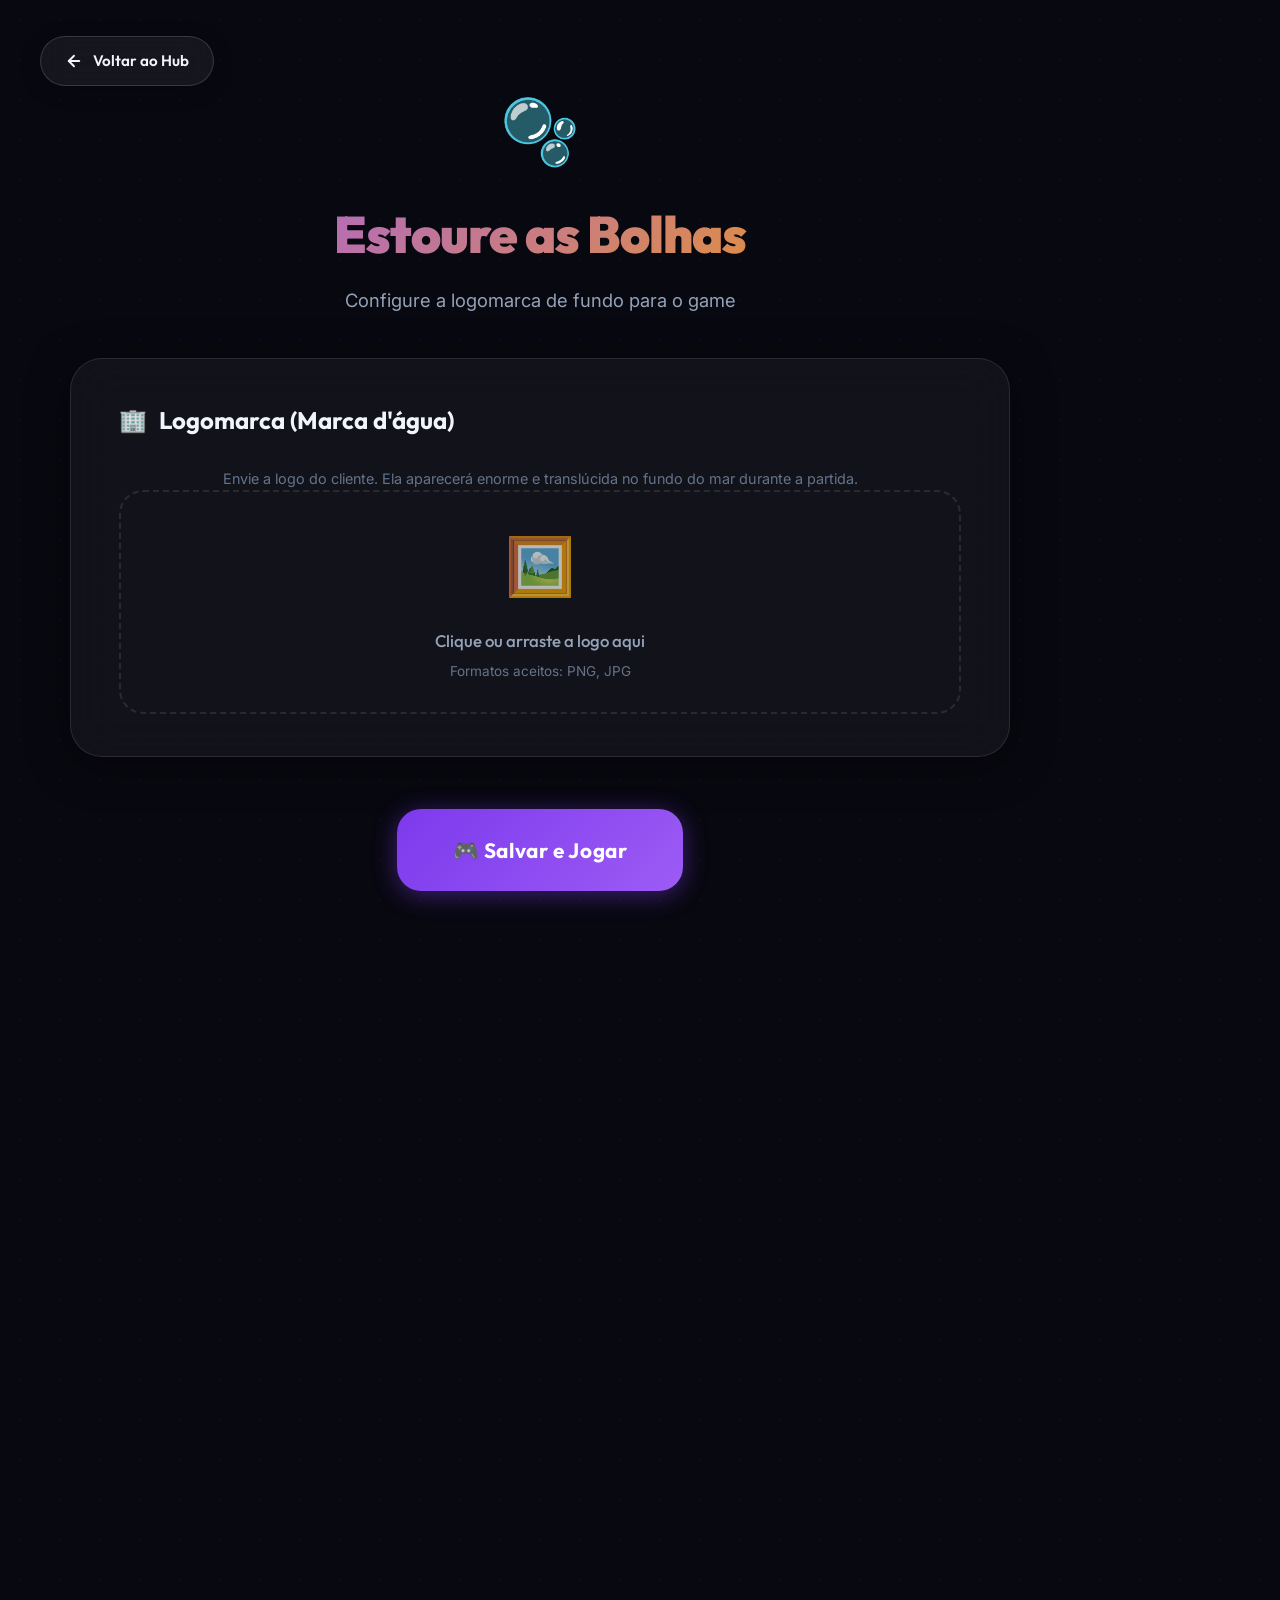
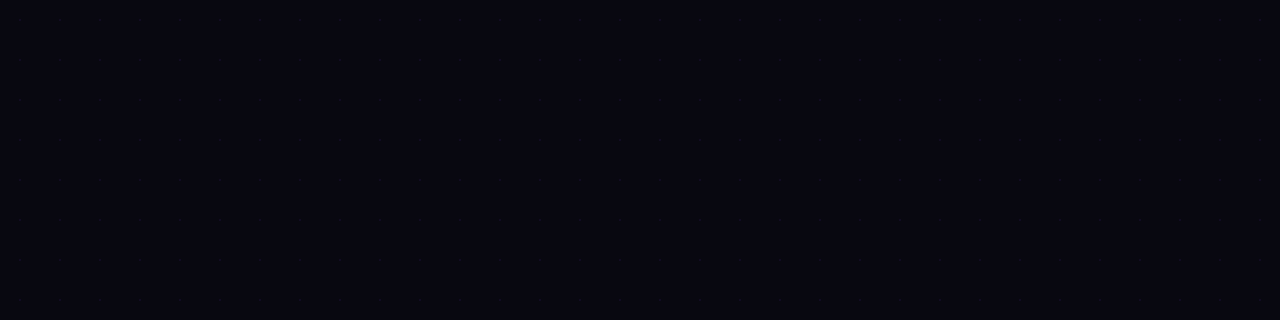
==== commit af8b22ec: "style: Redesign 'Voltar ao Hub' button on roulette config page" ====
--- a/config-bolhas.html
+++ b/config-bolhas.html
@@ -10,26 +10,6 @@
     <link href="https://fonts.googleapis.com/css2?family=Outfit:wght@300;400;500;600;700;800;900&family=Inter:wght@300;400;500;600&display=swap" rel="stylesheet">
     <link rel="stylesheet" href="style.css">
     <style>
-        .header-back-btn {
-            position: absolute;
-            left: 20px;
-            top: 20px;
-            background: rgba(255, 255, 255, 0.1);
-            border: none;
-            color: white;
-            padding: 10px 15px;
-            border-radius: var(--r-sm);
-            cursor: pointer;
-            text-decoration: none;
-            font-family: 'Inter', sans-serif;
-            display: flex;
-            align-items: center;
-            gap: 8px;
-            transition: background 0.2s;
-        }
-        .header-back-btn:hover {
-            background: rgba(255, 255, 255, 0.2);
-        }
     </style>
 </head>
 <body data-page="config-bolhas">
@@ -38,7 +18,11 @@
         <div class="dashboard-container" style="position: relative;">
             
             <a href="index.html" class="header-back-btn">
-                <span>←</span> Voltar ao Hub
+                <svg width="18" height="18" viewBox="0 0 24 24" fill="none" stroke="currentColor" stroke-width="2.5" stroke-linecap="round" stroke-linejoin="round">
+                    <line x1="19" y1="12" x2="5" y2="12"></line>
+                    <polyline points="12 19 5 12 12 5"></polyline>
+                </svg>
+                <span>Voltar ao Hub</span>
             </a>
 
             <!-- Cabeçalho -->
--- a/style.css
+++ b/style.css
@@ -340,6 +340,47 @@
     display: flex;
     flex-direction: column;
     gap: 32px;
+}
+
+/* Botão Voltar ao Hub */
+.header-back-btn {
+    position: absolute;
+    top: 36px;
+    left: 40px;
+    display: inline-flex;
+    align-items: center;
+    gap: 10px;
+    padding: 12px 24px;
+    background: rgba(255, 255, 255, 0.06);
+    border: 1px solid rgba(255, 255, 255, 0.15);
+    border-radius: 50px;
+    color: var(--text-primary);
+    font-family: 'Outfit', sans-serif;
+    font-size: 0.95rem;
+    font-weight: 600;
+    text-decoration: none;
+    backdrop-filter: blur(16px);
+    -webkit-backdrop-filter: blur(16px);
+    box-shadow: 0 4px 20px rgba(0, 0, 0, 0.25);
+    transition: all 0.3s cubic-bezier(0.4, 0, 0.2, 1);
+    z-index: 20;
+}
+
+.header-back-btn:hover {
+    background: rgba(124, 58, 237, 0.22);
+    border-color: rgba(168, 85, 247, 0.45);
+    color: #ffffff;
+    transform: translateX(-4px);
+    box-shadow: 0 6px 24px rgba(124, 58, 237, 0.35);
+}
+
+.header-back-btn svg {
+    transition: transform 0.3s ease;
+    flex-shrink: 0;
+}
+
+.header-back-btn:hover svg {
+    transform: translateX(-4px);
 }
 
 .dashboard-header {
@@ -1798,8 +1839,178 @@
 }
 
 /* ══════════════════════════════════════════
-   ESTOURE AS BOLHAS
+   CAÇA PALAVRAS (Premium UI)
 ═══════════════════════════════════════════ */
+
+/* Background Dinâmico do Caça Palavras */
+body[data-page="config-caca"], .caca-game-body {
+    background: radial-gradient(circle at top left, #0b071a, #04020a, #0f0a2a);
+    background-size: 200% 200%;
+    animation: gradientMove 15s ease infinite alternate;
+}
+
+@keyframes gradientMove {
+    0% { background-position: 0% 0%; }
+    100% { background-position: 100% 100%; }
+}
+
+/* Glass Cards Específicos */
+.premium-glass {
+    background: rgba(255, 255, 255, 0.03);
+    border: 1px solid rgba(255, 255, 255, 0.08);
+    backdrop-filter: blur(24px);
+    -webkit-backdrop-filter: blur(24px);
+    box-shadow: 0 8px 32px 0 rgba(0, 0, 0, 0.5);
+    border-radius: 20px;
+    transition: transform 0.3s cubic-bezier(0.175, 0.885, 0.32, 1.275), box-shadow 0.3s ease;
+}
+
+.premium-glass:hover {
+    transform: translateY(-5px);
+    box-shadow: 0 12px 40px 0 rgba(168, 85, 247, 0.2);
+    border-color: rgba(168, 85, 247, 0.3);
+}
+
+/* Títulos Neon */
+.neon-title {
+    background: linear-gradient(90deg, #00f2fe, #4facfe);
+    -webkit-background-clip: text;
+    -webkit-text-fill-color: transparent;
+    text-shadow: 0 0 15px rgba(0, 242, 254, 0.3);
+    font-weight: 900;
+}
+
+/* Campos de Texto Modernos */
+.modern-input-group {
+    position: relative;
+    margin-bottom: 15px;
+}
+
+.modern-input {
+    width: 100%;
+    background: rgba(0, 0, 0, 0.2);
+    border: none;
+    border-bottom: 2px solid rgba(255, 255, 255, 0.1);
+    color: #fff;
+    padding: 12px 10px;
+    font-family: 'Space Mono', monospace;
+    font-size: 1rem;
+    transition: all 0.3s;
+    outline: none;
+    border-radius: 6px 6px 0 0;
+}
+
+.modern-input:focus {
+    background: rgba(168, 85, 247, 0.1);
+    border-bottom-color: #00f2fe;
+    box-shadow: 0 10px 10px -10px rgba(0, 242, 254, 0.5);
+}
+
+/* Tabela do Jogo Premium */
+.caca-board {
+    background: rgba(10, 10, 15, 0.6);
+    border: 1px solid rgba(0, 242, 254, 0.2);
+    box-shadow: 0 0 40px rgba(0, 0, 0, 0.8), inset 0 0 20px rgba(0, 242, 254, 0.05);
+    padding: 15px;
+    border-radius: 20px;
+    backdrop-filter: blur(15px);
+    user-select: none;
+    -webkit-user-select: none;
+}
+
+.caca-cell {
+    background: transparent;
+    border-radius: 8px;
+    display: flex;
+    align-items: center;
+    justify-content: center;
+    font-family: 'Outfit', sans-serif;
+    font-weight: 800;
+    color: rgba(255, 255, 255, 0.6);
+    cursor: pointer;
+    transition: all 0.2s;
+    position: relative;
+}
+
+.caca-cell:hover {
+    background: rgba(255, 255, 255, 0.1);
+    color: #fff;
+    transform: scale(1.1);
+    z-index: 2;
+}
+
+/* Estados da Célula */
+.caca-cell.selected {
+    background: rgba(0, 242, 254, 0.2);
+    color: #00f2fe;
+    box-shadow: 0 0 15px #00f2fe, inset 0 0 10px #00f2fe;
+    border: 1px solid #00f2fe;
+    transform: scale(1.15);
+    z-index: 5;
+}
+
+.caca-cell.found-cell {
+    background: rgba(34, 197, 94, 0.2);
+    color: #4ade80;
+    text-shadow: 0 0 10px rgba(52, 211, 153, 0.8);
+    box-shadow: 0 0 15px rgba(34, 197, 94, 0.4), inset 0 0 10px rgba(34, 197, 94, 0.4);
+    border: 1px solid rgba(34, 197, 94, 0.6);
+    animation: foundPop 0.5s cubic-bezier(0.175, 0.885, 0.32, 1.275);
+}
+
+@keyframes foundPop {
+    0% { transform: scale(1); }
+    50% { transform: scale(1.2); }
+    100% { transform: scale(1); }
+}
+
+/* Painel Lateral (Palavras) */
+.hologram-panel {
+    background: linear-gradient(135deg, rgba(255,255,255,0.02) 0%, rgba(255,255,255,0.05) 100%);
+    border: 1px solid rgba(255,255,255,0.1);
+    border-left: 3px solid #a855f7;
+    border-radius: 16px;
+    padding: 30px;
+    width: 320px;
+    backdrop-filter: blur(20px);
+    box-shadow: 0 10px 30px rgba(0,0,0,0.5);
+}
+
+.word-hologram {
+    font-family: 'Space Mono', monospace;
+    font-size: 1.1rem;
+    font-weight: 700;
+    color: rgba(255, 255, 255, 0.7);
+    padding: 8px 12px;
+    margin-bottom: 8px;
+    border-radius: 6px;
+    background: rgba(0,0,0,0.2);
+    transition: all 0.4s ease;
+    position: relative;
+    overflow: hidden;
+}
+
+.word-hologram.found {
+    color: #4ade80;
+    background: rgba(34, 197, 94, 0.1);
+}
+
+.word-hologram.found::after {
+    content: '';
+    position: absolute;
+    top: 50%;
+    left: 0;
+    width: 100%;
+    height: 2px;
+    background: linear-gradient(90deg, transparent, #4ade80, transparent);
+    animation: strikeThrough 0.5s forwards ease-out;
+}
+
+@keyframes strikeThrough {
+    0% { width: 0; opacity: 0; }
+    50% { opacity: 1; }
+    100% { width: 100%; opacity: 0.8; }
+}
 
 .bubble {
     position: absolute;
